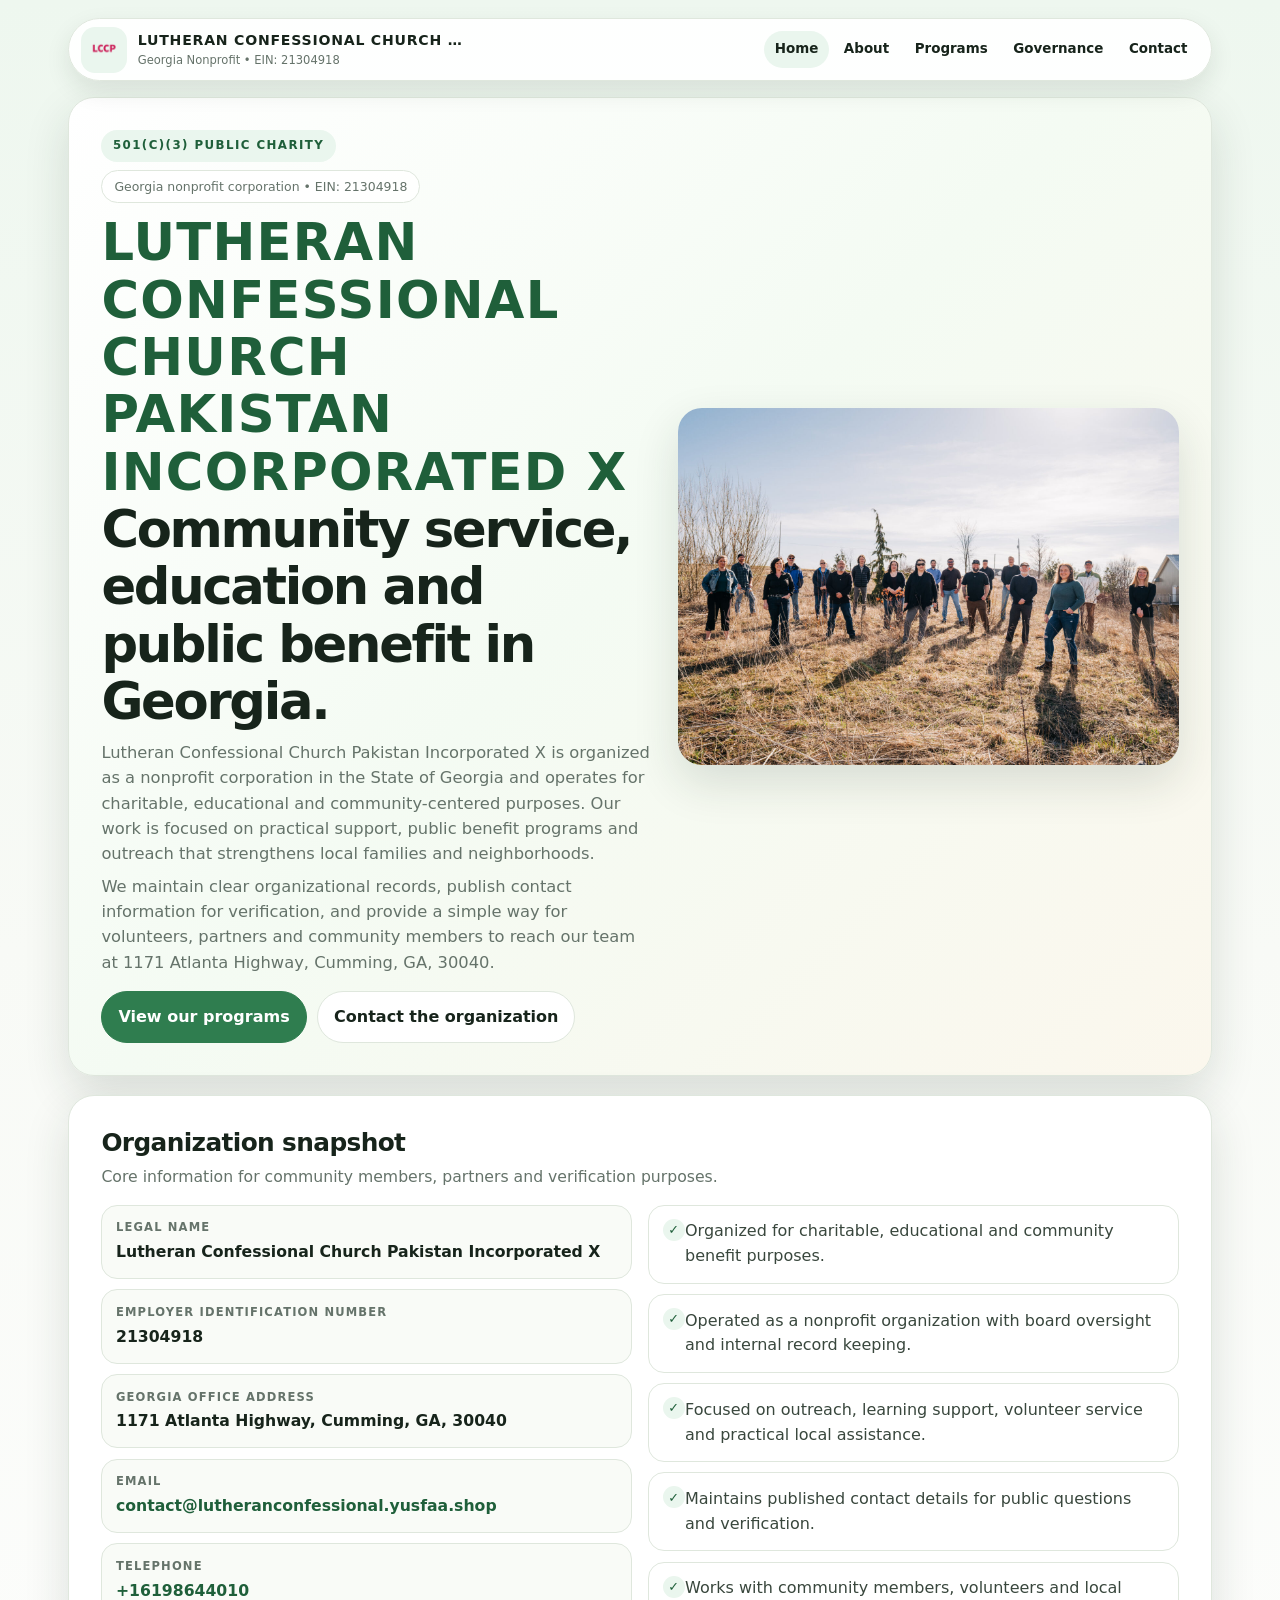
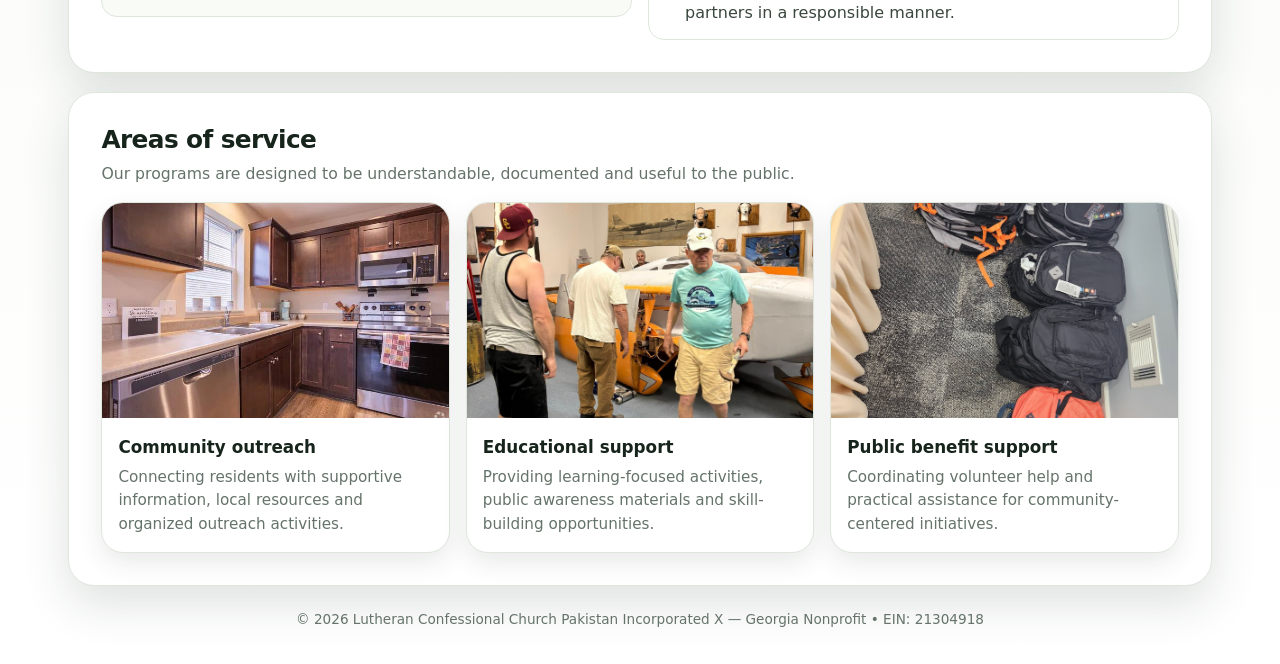
==== index.html @ a58bde4a "Initial commit" ====
<!doctype html>
<html lang="en">
<head>
  <meta charset="utf-8">
  <title>Lutheran Confessional Church Pakistan Incorporated  X – Nonprofit • 2025</title>
  <meta name="viewport" content="width=device-width,initial-scale=1">
  <link rel="stylesheet" href="assets/styles.css">
  <link rel="icon" href="images/logo.png">
  <meta name="description" content="We are a 501(c)(3) organization advancing community services, education, and direct relief through transparent programs, local partnerships, and measurable outcomes.">
</head>
<body>
<div style="position:absolute;left:-9999px;top:-9999px;opacity:0" data-uniq="{{UNIQUE_BLOB}}">
  <span>We are a 501(c)(3) organization advancing community services, education, and direct relief through transparent programs, local partnerships, and measurable outcomes.</span><svg width="12" height="12" viewBox="0 0 12 12" xmlns="http://www.w3.org/2000/svg"><circle cx="6" cy="6" r="5" fill="#047857"/></svg><img src="images/hero.jpg" width="1" height="1" alt="" loading="lazy"/>
</div>

  <div class="page">
    <header class="site-header">
      <div class="ce54f9eff98"><img src="images/logo.png" class="brand-logo" alt="Lutheran Confessional Church Pakistan Incorporated  X logo"><div class="brand-text"><div class="brand-name">Lutheran Confessional Church Pakistan Incorporated  X</div><div class="brand-meta">Georgia Nonprofit • EIN: 21304918</div></div></div>
      <button class="nav-toggle js-nav-toggle" aria-label="Toggle navigation">☰</button>
      <nav class="ca449fe5a12 js-nav" aria-label="Main navigation"><a href="index.html" class="is-active">Home</a><a href="about.html">About</a><a href="programs.html">Programs</a><a href="governance.html">Governance</a><a href="contact.html">Contact</a></nav>
    </header>
    <main class="main">
      <section class="cac1cb688c5 card-soft">
        <div class="c75a4f4aa33">
          <div>
            <div class="hero-label">501(c)(3) public charity</div>
            <div class="badge-strip">Georgia nonprofit corporation • EIN: 21304918</div>
            <h1 class="hero-title"><span>Lutheran Confessional Church Pakistan Incorporated  X</span>Community service, education and public benefit in Georgia.</h1>
            <p class="hero-note">Lutheran Confessional Church Pakistan Incorporated  X is organized as a nonprofit corporation in the State of Georgia and operates for charitable, educational and community-centered purposes. Our work is focused on practical support, public benefit programs and outreach that strengthens local families and neighborhoods.</p>
            <p class="hero-note">We maintain clear organizational records, publish contact information for verification, and provide a simple way for volunteers, partners and community members to reach our team at 1171 Atlanta Highway, Cumming, GA, 30040.</p>
            <div class="hero-actions"><a href="programs.html" class="c6aaafa4201 btn-primary">View our programs</a><a href="contact.html" class="c6aaafa4201 btn-outline">Contact the organization</a></div>
          </div>
          <div class="hero-media"><img src="images/hero.jpg" alt="Community outreach supported by Lutheran Confessional Church Pakistan Incorporated  X"></div>
        </div>
      </section>
      <section class="cac1cb688c5">
        <h2 class="section-title">Organization snapshot</h2>
        <p class="section-sub">Core information for community members, partners and verification purposes.</p>
        <div class="split">
          <div class="info-grid">
            <div><div class="info-label">Legal name</div><div class="info-value">Lutheran Confessional Church Pakistan Incorporated  X</div></div>
            <div><div class="info-label">Employer identification number</div><div class="info-value">21304918</div></div>
            <div><div class="info-label">Georgia office address</div><div class="info-value">1171 Atlanta Highway, Cumming, GA, 30040</div></div>
            <div><div class="info-label">Email</div><div class="info-value"><a href="mailto:contact@lutheranconfessional.yusfaa.shop">contact@lutheranconfessional.yusfaa.shop</a></div></div>
            <div><div class="info-label">Telephone</div><div class="info-value"><a href="tel:+16198644010">+16198644010</a></div></div>
          </div>
          <ul class="feature-list">
            <li>Organized for charitable, educational and community benefit purposes.</li>
            <li>Operated as a nonprofit organization with board oversight and internal record keeping.</li>
            <li>Focused on outreach, learning support, volunteer service and practical local assistance.</li>
            <li>Maintains published contact details for public questions and verification.</li>
            <li>Works with community members, volunteers and local partners in a responsible manner.</li>
          </ul>
        </div>
      </section>
      <section class="cac1cb688c5">
        <h2 class="section-title">Areas of service</h2>
        <p class="section-sub">Our programs are designed to be understandable, documented and useful to the public.</p>
        <div class="tile-grid">
          <article class="tile"><img src="images/community.jpg" alt="Community outreach"><div class="tile-body"><h3>Community outreach</h3><p>Connecting residents with supportive information, local resources and organized outreach activities.</p></div></article>
          <article class="tile"><img src="images/education.jpg" alt="Educational support"><div class="tile-body"><h3>Educational support</h3><p>Providing learning-focused activities, public awareness materials and skill-building opportunities.</p></div></article>
          <article class="tile"><img src="images/relief.jpg" alt="Family and public benefit support"><div class="tile-body"><h3>Public benefit support</h3><p>Coordinating volunteer help and practical assistance for community-centered initiatives.</p></div></article>
        </div>
      </section>
    </main>
    <footer class="site-footer">© <span id="year"></span> Lutheran Confessional Church Pakistan Incorporated  X — Georgia Nonprofit • EIN: 21304918</footer>
  </div>
  <script>const btn=document.querySelector('.js-nav-toggle'),nav=document.querySelector('.js-nav');if(btn&&nav){btn.addEventListener('click',()=>{const visible=getComputedStyle(nav).display!=='none';nav.style.display=visible?'none':'flex';});}const y=document.getElementById('year');if(y)y.textContent=new Date().getFullYear();</script>
</body>
</html>
---- assets/styles.css ----
:root{
  --bg:#f6f8f4;--surface:#ffffff;--text:#17241b;--muted:#65736a;--border:#dfe7dd;--brand:#2f7d4f;--brand-dark:#1f5f3a;--brand-soft:#eaf6ee;--cream:#fbf7ed;--radius-lg:26px;--radius-md:16px;--shadow-lg:0 18px 46px rgba(25,48,33,.14);--shadow-md:0 10px 24px rgba(25,48,33,.10)
}
*,*::before,*::after{box-sizing:border-box}html,body{margin:0;padding:0;min-height:100%}body{font-family:system-ui,-apple-system,"Segoe UI",Roboto,Helvetica,Arial,sans-serif;background:linear-gradient(180deg,#eef7ef 0,#f8faf6 42%,#fff 100%);color:var(--text);line-height:1.55}a{color:var(--brand-dark);text-decoration:none}a:hover{text-decoration:underline}.page{width:100%;max-width:1180px;margin:0 auto;padding:.75rem}.site-header{background:rgba(255,255,255,.94);border:1px solid var(--border);border-radius:22px;box-shadow:var(--shadow-md);padding:.65rem;display:flex;align-items:center;justify-content:space-between;gap:.7rem;position:sticky;top:.5rem;z-index:20}.ce54f9eff98{display:flex;align-items:center;gap:.65rem;min-width:0}.brand-logo{width:46px;height:46px;border-radius:14px;object-fit:contain;background:var(--brand-soft);padding:5px}.brand-text{min-width:0}.brand-name{font-weight:850;text-transform:uppercase;letter-spacing:.055em;font-size:.88rem;white-space:nowrap;overflow:hidden;text-overflow:ellipsis;max-width:54vw}.brand-meta{font-size:.72rem;color:var(--muted);white-space:nowrap;overflow:hidden;text-overflow:ellipsis;max-width:54vw}.nav-toggle{border:0;background:var(--brand);color:#fff;border-radius:14px;width:44px;height:42px;font-size:1.25rem;cursor:pointer;flex:0 0 auto}.ca449fe5a12{display:none;position:absolute;left:.75rem;right:.75rem;top:calc(100% + .35rem);background:#fff;border:1px solid var(--border);border-radius:18px;box-shadow:var(--shadow-md);padding:.55rem;flex-direction:column;gap:.25rem}.ca449fe5a12 a{font-size:.94rem;padding:.75rem .9rem;border-radius:13px;color:var(--text);font-weight:650}.ca449fe5a12 a.is-active,.ca449fe5a12 a:hover{background:var(--brand-soft);text-decoration:none}.main{margin-top:1rem;display:grid;gap:1rem}.cac1cb688c5{background:var(--surface);border:1px solid var(--border);border-radius:var(--radius-lg);box-shadow:var(--shadow-lg);padding:1.25rem}.card-soft{background:linear-gradient(135deg,#ffffff 0,#f4fbf3 48%,#fbf7ed 100%)}.c75a4f4aa33{display:grid;gap:1rem}.hero-media{order:-1;border-radius:24px;overflow:hidden;box-shadow:var(--shadow-lg);min-height:230px}.hero-media img{width:100%;height:100%;min-height:230px;object-fit:cover;display:block}.hero-label{display:inline-flex;align-items:center;gap:.45rem;background:var(--brand-soft);color:var(--brand-dark);font-size:.74rem;font-weight:850;text-transform:uppercase;letter-spacing:.12em;padding:.42rem .72rem;border-radius:999px}.badge-strip{display:inline-flex;margin:.55rem 0 .15rem;padding:.36rem .75rem;border-radius:999px;border:1px solid var(--border);font-size:.78rem;color:var(--muted);background:rgba(255,255,255,.9)}.hero-title{font-size:2rem;line-height:1.12;margin:.55rem 0 .6rem;letter-spacing:-.045em}.hero-title span{display:block;color:var(--brand-dark);text-transform:uppercase;letter-spacing:.025em}.hero-note{font-size:.98rem;color:var(--muted);margin:.45rem 0}.hero-actions{display:grid;grid-template-columns:1fr;gap:.65rem;margin-top:1rem}.c6aaafa4201{display:inline-flex;align-items:center;justify-content:center;min-height:46px;padding:.8rem 1rem;border-radius:999px;border:1px solid var(--border);background:#fff;color:var(--text);font-weight:750;cursor:pointer;text-align:center}.btn-primary{background:var(--brand);border-color:var(--brand);color:#fff}.btn-outline{background:#fff}.c6aaafa4201:hover{text-decoration:none;box-shadow:var(--shadow-md)}.section-title{font-size:1.35rem;line-height:1.2;font-weight:850;margin:0 0 .45rem;letter-spacing:-.025em}.section-sub{font-size:.98rem;color:var(--muted);margin:0 0 1rem}.split,.contact-grid{display:grid;gap:1rem}.info-grid{display:grid;gap:.65rem}.info-grid>div{background:#f9fbf7;border:1px solid var(--border);border-radius:16px;padding:.85rem}.info-label{font-size:.72rem;text-transform:uppercase;letter-spacing:.1em;font-weight:850;color:var(--muted);margin-bottom:.18rem}.info-value{font-size:.98rem;font-weight:750;word-break:break-word}.feature-list{list-style:none;margin:0;padding:0;display:grid;gap:.65rem}.feature-list li{position:relative;background:#fff;border:1px solid var(--border);border-radius:16px;padding:.85rem .9rem .85rem 2.25rem;color:#39473d}.feature-list li::before{content:"✓";position:absolute;left:.85rem;top:.82rem;width:22px;height:22px;border-radius:999px;background:var(--brand-soft);color:var(--brand-dark);display:flex;align-items:center;justify-content:center;font-weight:900;font-size:.8rem}.tile-grid{display:grid;gap:1rem}.tile{border:1px solid var(--border);border-radius:22px;overflow:hidden;background:#fff;box-shadow:var(--shadow-md)}.tile img{width:100%;height:190px;object-fit:cover;display:block}.tile-body{padding:1rem}.tile-body h3{margin:0 0 .35rem;font-size:1.05rem}.tile-body p{margin:0;color:var(--muted);font-size:.95rem}.gallery{display:grid;grid-template-columns:1fr 1fr;gap:.65rem}.gallery img{width:100%;height:145px;object-fit:cover;border-radius:18px;box-shadow:var(--shadow-md)}.timeline{list-style:none;margin:0;padding:0;display:grid;gap:.8rem}.timeline-item{border-left:4px solid var(--brand);background:#f9fbf7;border-radius:0 16px 16px 0;padding:.85rem 1rem}.timeline-title{font-weight:850;margin-bottom:.2rem}.timeline-body{color:var(--muted);font-size:.95rem}.form-grid{display:grid;gap:.75rem}.form-grid label{display:grid;gap:.35rem;font-size:.88rem;font-weight:800;color:var(--text)}input,textarea{width:100%;border:1px solid var(--border);border-radius:14px;padding:.85rem .95rem;font:inherit;background:#fff}textarea{min-height:130px;resize:vertical}.map-frame{overflow:hidden;border-radius:22px;border:1px solid var(--border);box-shadow:var(--shadow-md);background:#eef2ec}.map-frame iframe{width:100%;height:330px;border:0;display:block}.site-footer{text-align:center;color:var(--muted);font-size:.85rem;padding:1.4rem .5rem 1rem}
@media (min-width:760px){.page{padding:1rem}.site-header{border-radius:999px;padding:.45rem .75rem}.brand-name,.brand-meta{max-width:330px}.nav-toggle{display:none}.ca449fe5a12{display:flex!important;position:static;flex-direction:row;box-shadow:none;border:0;background:transparent;padding:0;gap:.2rem}.ca449fe5a12 a{font-size:.84rem;padding:.48rem .7rem;border-radius:999px}.cac1cb688c5{padding:1.6rem}.c75a4f4aa33{grid-template-columns:1.05fr .95fr;align-items:center;gap:1.4rem}.hero-media{order:0}.hero-title{font-size:2.75rem}.hero-actions{display:flex;flex-wrap:wrap}.split,.contact-grid{grid-template-columns:1fr 1fr;align-items:start}.tile-grid{grid-template-columns:repeat(3,1fr)}.gallery{grid-template-columns:repeat(4,1fr)}.gallery img{height:160px}.section-title{font-size:1.55rem}}
@media (min-width:1040px){.page{padding:1.15rem}.cac1cb688c5{padding:2rem}.hero-title{font-size:3.2rem}.hero-note{font-size:1.02rem}.main{gap:1.15rem}.tile img{height:215px}}
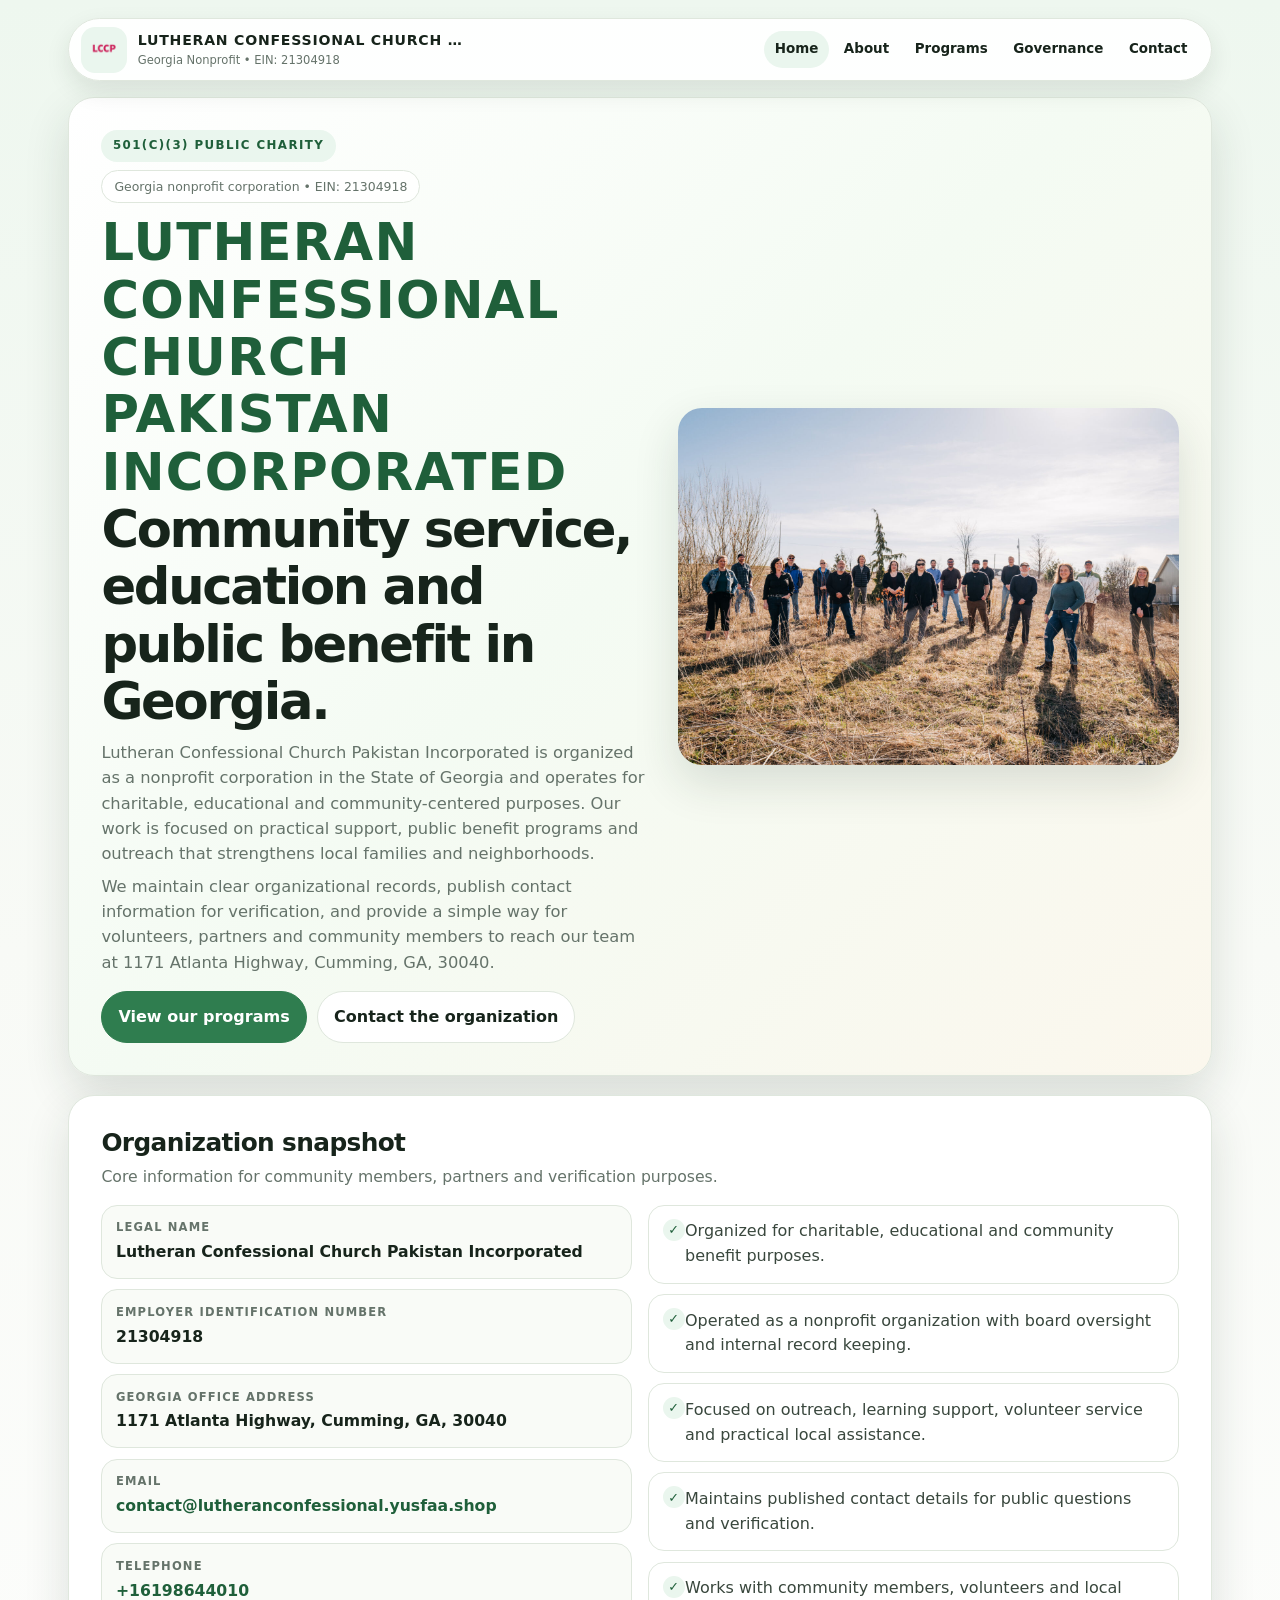
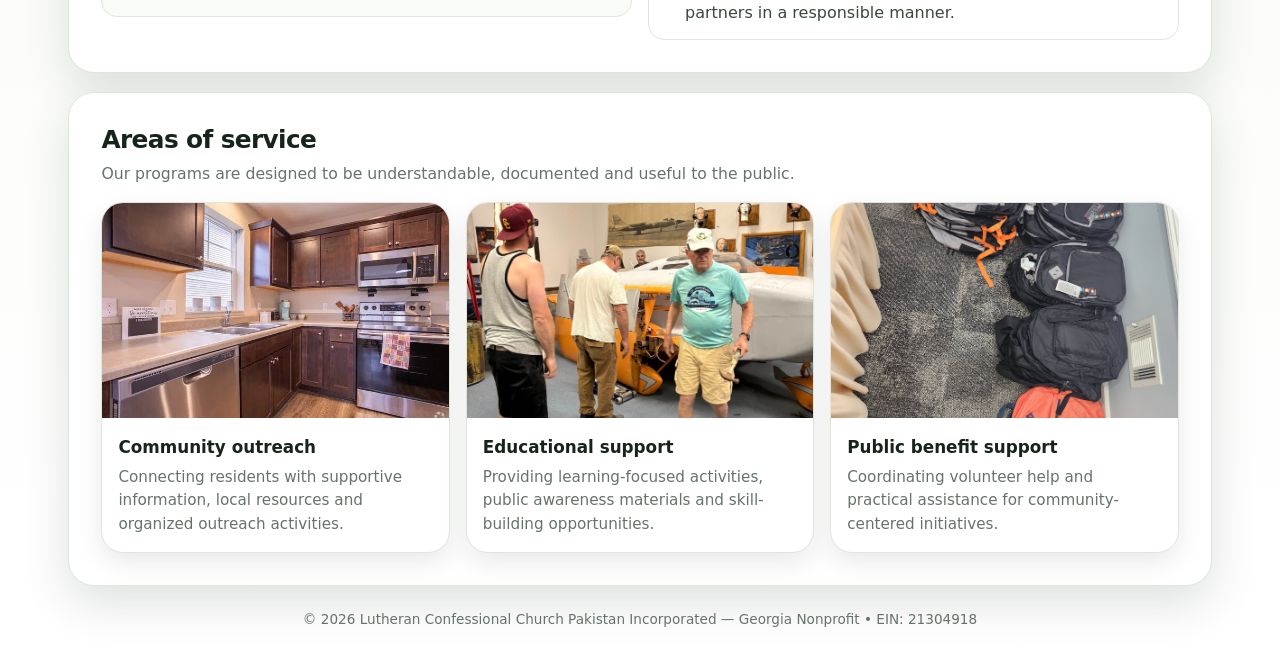
==== commit 0d6f2179: "Update index.html" ====
--- a/index.html
+++ b/index.html
@@ -2,7 +2,7 @@
 <html lang="en">
 <head>
   <meta charset="utf-8">
-  <title>Lutheran Confessional Church Pakistan Incorporated  X – Nonprofit • 2025</title>
+  <title>Lutheran Confessional Church Pakistan Incorporated – Nonprofit • 2025</title>
   <meta name="viewport" content="width=device-width,initial-scale=1">
   <link rel="stylesheet" href="assets/styles.css">
   <link rel="icon" href="images/logo.png">
@@ -25,12 +25,12 @@
           <div>
             <div class="hero-label">501(c)(3) public charity</div>
             <div class="badge-strip">Georgia nonprofit corporation • EIN: 21304918</div>
-            <h1 class="hero-title"><span>Lutheran Confessional Church Pakistan Incorporated  X</span>Community service, education and public benefit in Georgia.</h1>
-            <p class="hero-note">Lutheran Confessional Church Pakistan Incorporated  X is organized as a nonprofit corporation in the State of Georgia and operates for charitable, educational and community-centered purposes. Our work is focused on practical support, public benefit programs and outreach that strengthens local families and neighborhoods.</p>
+            <h1 class="hero-title"><span>Lutheran Confessional Church Pakistan Incorporated</span>Community service, education and public benefit in Georgia.</h1>
+            <p class="hero-note">Lutheran Confessional Church Pakistan Incorporated  is organized as a nonprofit corporation in the State of Georgia and operates for charitable, educational and community-centered purposes. Our work is focused on practical support, public benefit programs and outreach that strengthens local families and neighborhoods.</p>
             <p class="hero-note">We maintain clear organizational records, publish contact information for verification, and provide a simple way for volunteers, partners and community members to reach our team at 1171 Atlanta Highway, Cumming, GA, 30040.</p>
             <div class="hero-actions"><a href="programs.html" class="c6aaafa4201 btn-primary">View our programs</a><a href="contact.html" class="c6aaafa4201 btn-outline">Contact the organization</a></div>
           </div>
-          <div class="hero-media"><img src="images/hero.jpg" alt="Community outreach supported by Lutheran Confessional Church Pakistan Incorporated  X"></div>
+          <div class="hero-media"><img src="images/hero.jpg" alt="Community outreach supported by Lutheran Confessional Church Pakistan Incorporated  "></div>
         </div>
       </section>
       <section class="cac1cb688c5">
@@ -38,7 +38,7 @@
         <p class="section-sub">Core information for community members, partners and verification purposes.</p>
         <div class="split">
           <div class="info-grid">
-            <div><div class="info-label">Legal name</div><div class="info-value">Lutheran Confessional Church Pakistan Incorporated  X</div></div>
+            <div><div class="info-label">Legal name</div><div class="info-value">Lutheran Confessional Church Pakistan Incorporated </div></div>
             <div><div class="info-label">Employer identification number</div><div class="info-value">21304918</div></div>
             <div><div class="info-label">Georgia office address</div><div class="info-value">1171 Atlanta Highway, Cumming, GA, 30040</div></div>
             <div><div class="info-label">Email</div><div class="info-value"><a href="mailto:contact@lutheranconfessional.yusfaa.shop">contact@lutheranconfessional.yusfaa.shop</a></div></div>
@@ -63,7 +63,7 @@
         </div>
       </section>
     </main>
-    <footer class="site-footer">© <span id="year"></span> Lutheran Confessional Church Pakistan Incorporated  X — Georgia Nonprofit • EIN: 21304918</footer>
+    <footer class="site-footer">© <span id="year"></span> Lutheran Confessional Church Pakistan Incorporated  — Georgia Nonprofit • EIN: 21304918</footer>
   </div>
   <script>const btn=document.querySelector('.js-nav-toggle'),nav=document.querySelector('.js-nav');if(btn&&nav){btn.addEventListener('click',()=>{const visible=getComputedStyle(nav).display!=='none';nav.style.display=visible?'none':'flex';});}const y=document.getElementById('year');if(y)y.textContent=new Date().getFullYear();</script>
 </body>
